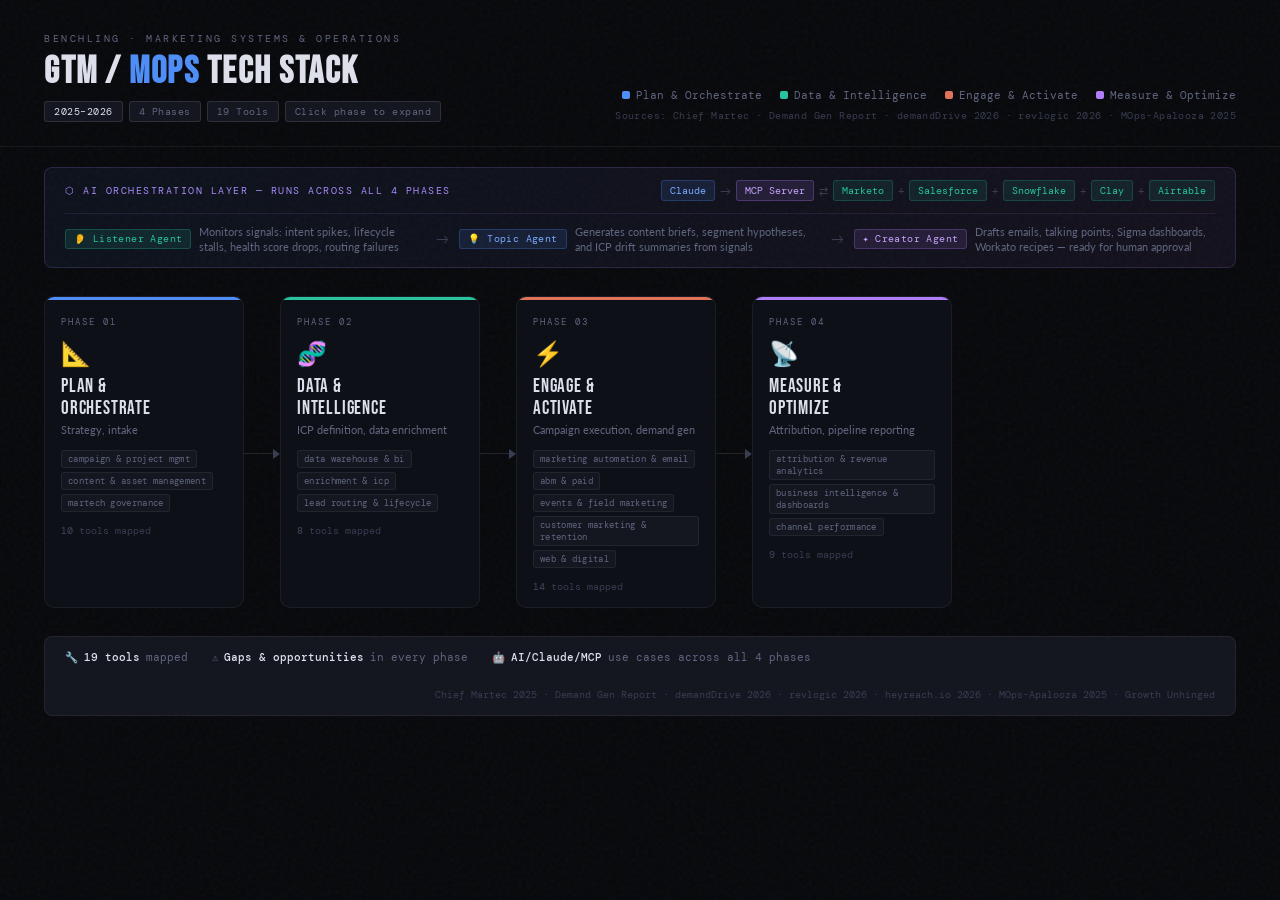
==== gtm-mops-v3.html @ dcd36a38 "Initial commit: GTM/MOps Tech Stack v3 and planning docs" ====
<!DOCTYPE html>
<html lang="en">
<head>
<meta charset="UTF-8">
<meta name="viewport" content="width=device-width, initial-scale=1.0">
<title>GTM / MOps Tech Stack — Benchling 2025</title>
<style>
@import url('https://fonts.googleapis.com/css2?family=Bebas+Neue&family=DM+Mono:wght@300;400;500&family=Lato:wght@300;400;700&display=swap');

*, *::before, *::after { box-sizing: border-box; margin: 0; padding: 0; }

:root {
  --bg:       #07080b;
  --surface:  #0e1017;
  --s2:       #141720;
  --s3:       #1b1f2c;
  --border:   rgba(255,255,255,0.06);
  --border2:  rgba(255,255,255,0.11);
  --text:     #dde0ea;
  --muted:    #606680;
  --dim:      #383d52;

  --p1: #4f8ef7;   /* Plan & Orchestrate  — blue */
  --p2: #29c4a0;   /* Data & Intelligence — teal */
  --p3: #e0735a;   /* Engage & Activate   — coral */
  --p4: #b07ef8;   /* Measure & Optimize  — violet */
}

html, body {
  background: var(--bg);
  color: var(--text);
  font-family: 'Lato', sans-serif;
  min-height: 100vh;
  overflow-x: hidden;
}

/* ── NOISE TEXTURE overlay ── */
body::before {
  content: '';
  position: fixed; inset: 0;
  background-image: url("data:image/svg+xml,%3Csvg viewBox='0 0 256 256' xmlns='http://www.w3.org/2000/svg'%3E%3Cfilter id='n'%3E%3CfeTurbulence type='fractalNoise' baseFrequency='0.9' numOctaves='4' stitchTiles='stitch'/%3E%3C/filter%3E%3Crect width='100%25' height='100%25' filter='url(%23n)' opacity='0.035'/%3E%3C/svg%3E");
  pointer-events: none; z-index: 0;
}

/* ── HEADER ── */
header {
  position: relative; z-index: 1;
  padding: 32px 44px 24px;
  border-bottom: 1px solid var(--border);
  display: flex; align-items: flex-end; gap: 0; justify-content: space-between;
}
.header-left {}
.eyebrow {
  font-family: 'DM Mono', monospace;
  font-size: 10px; letter-spacing: 2.5px;
  text-transform: uppercase; color: var(--muted);
  margin-bottom: 8px;
}
h1 {
  font-family: 'Bebas Neue', sans-serif;
  font-size: 38px; letter-spacing: 1.5px;
  line-height: 1; color: var(--text);
}
h1 em { font-style: normal; color: var(--p1); }
.header-meta {
  display: flex; gap: 6px; align-items: center; flex-wrap: wrap;
  margin-top: 10px;
}
.pill {
  font-family: 'DM Mono', monospace;
  font-size: 10px; padding: 3px 9px;
  border-radius: 3px;
  background: var(--s2); border: 1px solid var(--border2);
  color: var(--muted); letter-spacing: 0.5px;
}
.pill.active { color: var(--text); border-color: var(--border2); }

.header-right {
  text-align: right;
}
.legend-row {
  display: flex; gap: 18px; justify-content: flex-end; align-items: center;
  flex-wrap: wrap;
}
.leg {
  display: flex; align-items: center; gap: 6px;
  font-size: 11px; color: var(--muted);
  font-family: 'DM Mono', monospace;
}
.leg-dot { width: 8px; height: 8px; border-radius: 2px; flex-shrink: 0; }
.legend-hint {
  margin-top: 8px;
  font-family: 'DM Mono', monospace;
  font-size: 9.5px; color: var(--dim);
  letter-spacing: 0.4px;
}

/* ── MCP BANNER ── */
.mcp-bar {
  position: relative; z-index: 1;
  margin: 20px 44px 0;
  border-radius: 8px;
  background: linear-gradient(90deg, rgba(79,142,247,0.07), rgba(176,126,248,0.07));
  border: 1px solid rgba(176,126,248,0.18);
  padding: 12px 20px;
  display: flex; align-items: center; gap: 16px; flex-wrap: wrap;
}
.mcp-label {
  font-family: 'DM Mono', monospace;
  font-size: 10px; letter-spacing: 1.5px; text-transform: uppercase;
  color: #a78bfa; white-space: nowrap;
}
.mcp-desc { font-size: 11.5px; color: var(--muted); flex: 1; min-width: 200px; }
.mcp-chain {
  display: flex; align-items: center; gap: 5px; flex-wrap: wrap; margin-left: auto;
}
.mc { font-family: 'DM Mono', monospace; font-size: 10px; padding: 3px 8px;
  border-radius: 3px; border: 1px solid; white-space: nowrap; }
.mc-core { background: rgba(79,142,247,0.12); color: #7aabff; border-color: rgba(79,142,247,0.25); }
.mc-mcp  { background: rgba(176,126,248,0.12); color: #c4a5fc; border-color: rgba(176,126,248,0.28); }
.mc-tool { background: rgba(41,196,160,0.10); color: #29c4a0; border-color: rgba(41,196,160,0.22); }
.mc-arr  { color: var(--dim); font-size: 11px; }

/* ── BANNER UPGRADES ── */
.mcp-bar {
  flex-direction: column !important;
  gap: 12px !important;
  align-items: stretch !important;
}
.mcp-bar-top {
  display: flex; align-items: center; gap: 16px; flex-wrap: wrap;
}
.mcp-agents-row {
  display: flex; align-items: center; gap: 10px; flex-wrap: wrap;
  padding-top: 10px;
  border-top: 1px solid rgba(176,126,248,0.12);
}
.mcp-agent-type {
  display: flex; align-items: center; gap: 8px; flex: 1; min-width: 200px;
}
.mcp-agent-sep {
  color: var(--dim); font-size: 13px; flex-shrink: 0;
}
.agent-badge {
  font-family: 'DM Mono', monospace;
  font-size: 9.5px; padding: 3px 8px; border-radius: 3px;
  white-space: nowrap; flex-shrink: 0; letter-spacing: 0.4px;
}
.agent-badge.listener { background: rgba(41,196,160,0.12); color: #29c4a0; border: 1px solid rgba(41,196,160,0.25); }
.agent-badge.topic    { background: rgba(79,142,247,0.12); color: #7aabff; border: 1px solid rgba(79,142,247,0.25); }
.agent-badge.creator  { background: rgba(176,126,248,0.12); color: #c4a5fc; border: 1px solid rgba(176,126,248,0.25); }
.agent-desc { font-size: 11px; color: var(--muted); line-height: 1.4; }

/* ── PIPELINE STRIP ── */
.pipeline-wrap {
  position: relative; z-index: 1;
  padding: 28px 44px 0;
  overflow-x: auto;
}
.pipeline {
  display: flex; align-items: stretch;
  gap: 0; min-width: max-content;
}

/* connector */
.connector {
  display: flex; flex-direction: column;
  justify-content: center; align-items: center;
  width: 44px; flex-shrink: 0; padding-top: 4px;
}
.conn-line { flex: 1; width: 1px; background: var(--border2); }
.conn-arrow {
  width: 0; height: 0;
  border-left: 5px solid transparent;
  border-right: 5px solid transparent;
  border-top: 7px solid var(--dim);
  transform: rotate(-90deg);
  flex-shrink: 0;
}
/* horizontal flow */
.connector { flex-direction: row; width: 36px; height: auto; }
.conn-line { flex: 1; height: 1px; width: auto; }
.conn-arrow { transform: none; border-top: 5px solid transparent; border-bottom: 5px solid transparent; border-left: 7px solid var(--dim); border-right: none; }

/* ── PHASE CARD ── */
.phase {
  width: 200px; flex-shrink: 0;
  border-radius: 10px;
  border: 1.5px solid var(--border);
  background: var(--surface);
  cursor: pointer;
  transition: border-color 0.2s, box-shadow 0.2s, transform 0.15s;
  overflow: hidden;
  position: relative;
}
.phase:hover { transform: translateY(-4px); box-shadow: 0 14px 44px rgba(0,0,0,0.55); }
.phase.open {
  border-color: var(--phase-color);
  box-shadow: 0 0 0 1px var(--phase-color), 0 14px 44px rgba(0,0,0,0.6);
}

.phase-accent {
  height: 3px; width: 100%;
}
.phase-inner { padding: 16px 16px 14px; }
.phase-num {
  font-family: 'DM Mono', monospace;
  font-size: 9px; letter-spacing: 2px;
  text-transform: uppercase; color: var(--muted);
  margin-bottom: 10px;
}
.phase-icon { font-size: 24px; margin-bottom: 8px; display: block; }
.phase-name {
  font-family: 'Bebas Neue', sans-serif;
  font-size: 19px; letter-spacing: 0.8px;
  line-height: 1.15; color: var(--text);
}
.phase-subtitle {
  font-size: 10.5px; color: var(--muted);
  margin-top: 4px; line-height: 1.4;
}
.phase-cats {
  margin-top: 12px;
  display: flex; flex-wrap: wrap; gap: 4px;
}
.cat-chip {
  font-family: 'DM Mono', monospace;
  font-size: 9px; padding: 2px 6px;
  border-radius: 3px; color: var(--muted);
  background: var(--s2); border: 1px solid var(--border);
  letter-spacing: 0.3px;
}
.phase-tool-count {
  margin-top: 12px;
  font-family: 'DM Mono', monospace;
  font-size: 10px; color: var(--dim);
}
.phase-tool-count span { font-weight: 500; }

/* ── DETAIL PANEL ── */
.detail {
  display: none;
  position: relative; z-index: 1;
  margin: 16px 44px 0;
  border-radius: 12px;
  border: 1px solid var(--border);
  background: var(--surface);
  overflow: hidden;
  animation: panelIn 0.22s ease;
}
.detail.open { display: block; }

@keyframes panelIn {
  from { opacity: 0; transform: translateY(-8px); }
  to   { opacity: 1; transform: translateY(0); }
}

/* Panel header */
.panel-head {
  display: flex; align-items: center; gap: 14px;
  padding: 18px 24px;
  border-bottom: 1px solid var(--border);
}
.panel-accent-bar {
  width: 3px; height: 36px; border-radius: 2px; flex-shrink: 0;
}
.panel-icon { font-size: 26px; }
.panel-title {
  font-family: 'Bebas Neue', sans-serif;
  font-size: 22px; letter-spacing: 1px;
}
.panel-subtitle { font-size: 11.5px; color: var(--muted); margin-top: 1px; }
.panel-close {
  margin-left: auto;
  background: none; border: 1px solid var(--border2);
  color: var(--muted); border-radius: 5px;
  padding: 5px 13px; font-size: 11px;
  cursor: pointer; transition: all 0.15s;
  font-family: 'DM Mono', monospace;
}
.panel-close:hover { color: var(--text); border-color: var(--border2); }

/* Tab nav */
.tab-nav {
  display: flex; gap: 0;
  border-bottom: 1px solid var(--border);
  padding: 0 24px;
  overflow-x: auto;
}
.tab-btn {
  font-family: 'DM Mono', monospace;
  font-size: 10.5px; letter-spacing: 0.8px; text-transform: uppercase;
  padding: 11px 16px; cursor: pointer;
  background: none; border: none;
  color: var(--muted);
  border-bottom: 2px solid transparent;
  transition: color 0.15s, border-color 0.15s;
  white-space: nowrap;
}
.tab-btn:hover { color: var(--text); }
.tab-btn.active { color: var(--text); border-bottom-color: var(--phase-color, #4f8ef7); }

/* Tab content */
.tab-body { display: none; padding: 24px; }
.tab-body.active { display: block; }

/* ── TOOLS TAB ── */
.subcats { display: flex; flex-direction: column; gap: 20px; }
.subcat {}
.subcat-head {
  display: flex; align-items: center; gap: 8px;
  cursor: pointer; user-select: none; margin-bottom: 10px;
}
.subcat-toggle {
  width: 16px; height: 16px; border-radius: 3px;
  border: 1px solid var(--border2);
  background: var(--s2); color: var(--muted);
  font-size: 9px; display: flex; align-items: center; justify-content: center;
  flex-shrink: 0; transition: all 0.15s;
  font-family: 'DM Mono', monospace;
}
.subcat.expanded .subcat-toggle { background: var(--s3); color: var(--text); }
.subcat-name {
  font-family: 'DM Mono', monospace;
  font-size: 10px; letter-spacing: 1px; text-transform: uppercase;
  color: var(--muted);
}
.subcat-count {
  font-family: 'DM Mono', monospace;
  font-size: 9px; color: var(--dim);
  margin-left: auto;
}
.subcat-body {
  display: none;
  padding-left: 24px;
}
.subcat.expanded .subcat-body { display: grid; grid-template-columns: repeat(auto-fill, minmax(260px, 1fr)); gap: 8px; }

.tool-card {
  background: var(--s2); border: 1px solid var(--border);
  border-radius: 7px; padding: 11px 14px;
  transition: border-color 0.15s;
}
.tool-card:hover { border-color: var(--border2); }
.tool-top { display: flex; align-items: center; gap: 7px; margin-bottom: 5px; }
.tool-dot { width: 6px; height: 6px; border-radius: 50%; flex-shrink: 0; }
.tool-name { font-size: 13px; font-weight: 700; color: var(--text); }
.tool-tag {
  margin-left: auto;
  font-family: 'DM Mono', monospace;
  font-size: 9px; padding: 1px 5px;
  border-radius: 3px;
}
.tool-tag.core { background: rgba(79,142,247,0.12); color: #7aabff; border: 1px solid rgba(79,142,247,0.2); }
.tool-tag.cross { background: rgba(224,115,90,0.1); color: #e8886f; border: 1px solid rgba(224,115,90,0.2); }
.tool-desc { font-size: 11.5px; color: var(--muted); line-height: 1.5; }

/* ── GAPS TAB ── */
.gaps-grid { display: grid; grid-template-columns: repeat(auto-fill, minmax(280px, 1fr)); gap: 12px; }
.gap-card {
  background: var(--s2); border-radius: 7px; padding: 14px;
  border: 1px solid var(--border);
}
.gap-type {
  font-family: 'DM Mono', monospace;
  font-size: 9px; letter-spacing: 1px; text-transform: uppercase;
  padding: 2px 7px; border-radius: 3px; display: inline-block; margin-bottom: 8px;
}
.gap-type.gap     { background: rgba(251,191,36,0.1); color: #fbbf24; border: 1px solid rgba(251,191,36,0.2); }
.gap-type.opp     { background: rgba(41,196,160,0.1); color: #29c4a0; border: 1px solid rgba(41,196,160,0.2); }
.gap-type.risk    { background: rgba(224,115,90,0.1); color: #e0735a; border: 1px solid rgba(224,115,90,0.2); }
.gap-text { font-size: 12px; color: var(--muted); line-height: 1.6; }

/* ── TRENDS TAB ── */
.trends-list { display: flex; flex-direction: column; gap: 12px; }
.trend-item {
  display: flex; gap: 12px; align-items: flex-start;
  background: var(--s2); border-radius: 7px; padding: 13px 16px;
  border: 1px solid var(--border);
}
.trend-badge {
  font-family: 'DM Mono', monospace;
  font-size: 9px; padding: 2px 7px; border-radius: 3px;
  white-space: nowrap; margin-top: 2px; flex-shrink: 0;
  letter-spacing: 0.5px;
}
.trend-badge.now    { background: rgba(41,196,160,0.1); color: #29c4a0; border: 1px solid rgba(41,196,160,0.2); }
.trend-badge.future { background: rgba(79,142,247,0.1); color: #7aabff; border: 1px solid rgba(79,142,247,0.2); }
.trend-text { font-size: 12px; color: var(--muted); line-height: 1.6; }

/* ── AI TAB ── */
.ai-list { display: flex; flex-direction: column; gap: 12px; }
.ai-item {
  background: var(--s2); border: 1px solid var(--border);
  border-radius: 7px; padding: 14px 16px;
}
.ai-badges { display: flex; gap: 5px; flex-wrap: wrap; margin-bottom: 8px; }
.ai-badge {
  font-family: 'DM Mono', monospace;
  font-size: 9px; padding: 2px 7px; border-radius: 3px;
  letter-spacing: 0.4px;
}
.ab-mcp    { background: rgba(176,126,248,0.12); color: #c4a5fc; border: 1px solid rgba(176,126,248,0.25); }
.ab-agent  { background: rgba(236,72,153,0.1);   color: #f472b6; border: 1px solid rgba(244,114,182,0.2); }
.ab-code   { background: rgba(41,196,160,0.1);   color: #29c4a0; border: 1px solid rgba(41,196,160,0.2); }
.ab-claude { background: rgba(79,142,247,0.1);   color: #7aabff; border: 1px solid rgba(79,142,247,0.2); }
.ai-text { font-size: 12px; color: var(--muted); line-height: 1.6; }

/* ── FOOTER ── */
footer {
  position: relative; z-index: 1;
  margin: 28px 44px 40px;
  padding: 14px 20px;
  border-radius: 8px;
  background: var(--s2); border: 1px solid var(--border);
  display: flex; gap: 24px; flex-wrap: wrap; align-items: center;
}
.fstat {
  font-family: 'DM Mono', monospace;
  font-size: 10.5px; color: var(--muted);
  display: flex; align-items: center; gap: 6px;
}
.fstat strong { color: var(--text); font-weight: 500; }
.fsrc { margin-left: auto; font-size: 10px; color: var(--dim); font-family: 'DM Mono', monospace; }
</style>
</head>
<body>

<!-- ═══ HEADER ═══════════════════════════════════════════════════ -->
<header>
  <div class="header-left">
    <div class="eyebrow">Benchling · Marketing Systems & Operations</div>
    <h1>GTM / <em>MOps</em> Tech Stack</h1>
    <div class="header-meta">
      <span class="pill active">2025–2026</span>
      <span class="pill">4 Phases</span>
      <span class="pill">19 Tools</span>
      <span class="pill">Click phase to expand</span>
    </div>
  </div>
  <div class="header-right">
    <div class="legend-row">
      <div class="leg"><div class="leg-dot" style="background:#4f8ef7"></div>Plan &amp; Orchestrate</div>
      <div class="leg"><div class="leg-dot" style="background:#29c4a0"></div>Data &amp; Intelligence</div>
      <div class="leg"><div class="leg-dot" style="background:#e0735a"></div>Engage &amp; Activate</div>
      <div class="leg"><div class="leg-dot" style="background:#b07ef8"></div>Measure &amp; Optimize</div>
    </div>
    <div class="legend-hint">Sources: Chief Martec · Demand Gen Report · demandDrive 2026 · revlogic 2026 · MOps-Apalooza 2025</div>
  </div>
</header>

<!-- ═══ AI ORCHESTRATION LAYER BANNER ══════════════════════════ -->
<div class="mcp-bar">
  <div class="mcp-bar-top">
    <div class="mcp-label">⬡ AI Orchestration Layer — runs across all 4 phases</div>
    <div class="mcp-chain">
      <div class="mc mc-core">Claude</div><div class="mc-arr">→</div>
      <div class="mc mc-mcp">MCP Server</div><div class="mc-arr">⇄</div>
      <div class="mc mc-tool">Marketo</div><div class="mc-arr">+</div>
      <div class="mc mc-tool">Salesforce</div><div class="mc-arr">+</div>
      <div class="mc mc-tool">Snowflake</div><div class="mc-arr">+</div>
      <div class="mc mc-tool">Clay</div><div class="mc-arr">+</div>
      <div class="mc mc-tool">Airtable</div>
    </div>
  </div>
  <div class="mcp-agents-row">
    <div class="mcp-agent-type">
      <span class="agent-badge listener">👂 Listener Agent</span>
      <span class="agent-desc">Monitors signals: intent spikes, lifecycle stalls, health score drops, routing failures</span>
    </div>
    <div class="mcp-agent-sep">→</div>
    <div class="mcp-agent-type">
      <span class="agent-badge topic">💡 Topic Agent</span>
      <span class="agent-desc">Generates content briefs, segment hypotheses, and ICP drift summaries from signals</span>
    </div>
    <div class="mcp-agent-sep">→</div>
    <div class="mcp-agent-type">
      <span class="agent-badge creator">✦ Creator Agent</span>
      <span class="agent-desc">Drafts emails, talking points, Sigma dashboards, Workato recipes — ready for human approval</span>
    </div>
  </div>
</div>

<!-- ═══ PIPELINE ════════════════════════════════════════════════ -->
<div class="pipeline-wrap">
  <div class="pipeline" id="pipeline"></div>
</div>

<!-- ═══ DETAIL PANEL ════════════════════════════════════════════ -->
<div class="detail" id="detailPanel">
  <div class="panel-head">
    <div class="panel-accent-bar" id="panelBar"></div>
    <div class="panel-icon" id="panelIcon"></div>
    <div>
      <div class="panel-title" id="panelTitle"></div>
      <div class="panel-subtitle" id="panelSub"></div>
    </div>
    <button class="panel-close" onclick="closePanel()">✕ close</button>
  </div>
  <div class="tab-nav" id="tabNav"></div>
  <div id="tabContent"></div>
</div>

<!-- ═══ FOOTER ══════════════════════════════════════════════════ -->
<footer>
  <div class="fstat">🔧 <strong>19 tools</strong> mapped</div>
  <div class="fstat">⚠️ <strong>Gaps &amp; opportunities</strong> in every phase</div>
  <div class="fstat">🤖 <strong>AI/Claude/MCP</strong> use cases across all 4 phases</div>
  <div class="fsrc">Chief Martec 2025 · Demand Gen Report · demandDrive 2026 · revlogic 2026 · heyreach.io 2026 · MOps-Apalooza 2025 · Growth Unhinged</div>
</footer>

<script>
/* ═══════════════════════════════════════════════════════════════
   DATA
═══════════════════════════════════════════════════════════════ */
const PHASES = [
  {
    id: 1,
    color: '#4f8ef7',
    icon: '📐',
    name: 'Plan &\nOrchestrate',
    subtitle: 'Strategy, intake, campaign planning, project management & MarTech governance',
    categories: [
      {
        name: 'Campaign & Project Mgmt',
        tools: [
          { name: 'Airtable',    tag: 'core',  desc: 'Campaign intake, creative briefs, launch calendar, program tracking, run-of-show for events' },
          { name: 'Workato',     tag: 'core',  desc: 'Automation of intake → program creation workflows; approval routing between Airtable, Marketo, SFDC' },
          { name: 'Confluence',  tag: 'core',  desc: 'SOPs, naming conventions, playbooks, onboarding docs, integration diagrams' },
          { name: 'Google Docs/Slides', tag: 'core', desc: 'Campaign briefs, stakeholder decks, planning docs' },
          { name: 'Figma',       tag: 'core',  desc: 'Creative design, ad templates, landing page mockups, brand assets' },
        ]
      },
      {
        name: 'Content & Asset Management',
        tools: [
          { name: 'Contentful',  tag: 'core',  desc: 'Headless CMS for web content, landing pages, product pages' },
          { name: 'Google Sheets', tag: 'core', desc: 'Budget planning, media spend tracking, ad-hoc data handoffs' },
        ]
      },
      {
        name: 'MarTech Governance',
        tools: [
          { name: 'Salesforce',  tag: 'cross', desc: 'System of record; field governance, data standards, territory definitions' },
          { name: 'Marketo',     tag: 'cross', desc: 'Program template library, naming conventions, scoring model governance' },
          { name: 'Workato',     tag: 'cross', desc: 'Integration recipe management, error monitoring, stack orchestration layer' },
        ]
      }
    ],
    gaps: [
      { type: 'gap', text: 'No formal stack governance process or renewal calendar — tool sprawl risk without a central SaaS inventory owner.' },
      { type: 'gap', text: 'Campaign intake → Marketo program creation is partially automated via Workato but still requires manual QA steps.' },
      { type: 'opp', text: 'Airtable as a full "Campaign OS": intake → brief → asset tracking → launch checklist → post-mortem, all in one base.' },
      { type: 'opp', text: 'Claude Code can auto-generate Marketo field documentation and Workato recipe inventories from API calls — removing manual upkeep.' },
    ],
    trends: [
      { type: 'now',    text: 'Campaign OS model: Single Airtable/Notion base as the source of truth for all campaign work replaces scattered docs and Slack threads (MOps-Apalooza 2025).' },
      { type: 'now',    text: 'Tiered SLA frameworks (T1 = 5 days, T2 = 2 weeks) becoming standard in mature MOps orgs for predictable launch velocity.' },
      { type: 'now',    text: 'Stack consolidation vs. best-of-breed tension: leading teams are simplifying and integrating rather than adding new tools — "stop adding, start connecting" (demandDrive 2026).' },
      { type: 'future', text: 'Self-documenting stacks: AI agents read integrations and auto-update Confluence documentation continuously — no human maintenance.' },
    ],
    ai: [
      { badges: ['mcp','agent'], text: 'New Airtable intake record → Claude reads brief via MCP → auto-populates UTM parameters, Marketo program settings, asset checklist, and routes for approval.' },
      { badges: ['code'],        text: 'Claude Code builds Airtable→Marketo scaffolding: generates Workato recipes from campaign template specs, reducing setup from hours to minutes.' },
      { badges: ['agent'],       text: 'Pre-launch QA agent: Claude audits Marketo program before go-live — checks tokens, suppression lists, UTMs, and smart list logic. Flags issues to Slack.' },
    ]
  },
  {
    id: 2,
    color: '#29c4a0',
    icon: '🧬',
    name: 'Data &\nIntelligence',
    subtitle: 'ICP definition, data enrichment, audience building, lead routing & scoring foundation',
    categories: [
      {
        name: 'Data Warehouse & BI',
        tools: [
          { name: 'Snowflake',   tag: 'core',  desc: 'Unified data warehouse — marketing, sales, product, and CS data; backbone for all reporting and AI workflows' },
          { name: 'Sigma',       tag: 'core',  desc: 'Self-serve BI and dashboards connected directly to Snowflake; marketing and pipeline reporting' },
        ]
      },
      {
        name: 'Enrichment & ICP',
        tools: [
          { name: 'Clay',        tag: 'core',  desc: 'Waterfall data enrichment, ICP scoring, contact/account data append; pre-routing enrichment workflows' },
          { name: 'Salesforce',  tag: 'cross', desc: 'Account/contact source of truth; TAM segmentation, firmographic storage, territory definitions' },
          { name: 'LinkedIn',    tag: 'cross', desc: 'Firmographic signals, audience targeting inputs, job change triggers for Clay workflows' },
        ]
      },
      {
        name: 'Lead Routing & Lifecycle',
        tools: [
          { name: 'LeanData',    tag: 'core',  desc: 'Lead-to-account matching, territory-based routing, round-robin assignment, routing analytics' },
          { name: 'Workato',     tag: 'cross', desc: 'Marketo↔SFDC lifecycle sync, recycled lead programs, routing trigger automation' },
          { name: 'Marketo',     tag: 'cross', desc: 'Lead scoring model, lifecycle stage transitions, MQL thresholds, program membership' },
        ]
      }
    ],
    gaps: [
      { type: 'gap',  text: 'No intent data provider (6sense, Bombora, G2). Missing buying signals before leads enter the funnel — blind spot for in-market accounts.' },
      { type: 'gap',  text: 'No SLA monitoring dashboard — leads aging past response SLA aren\'t surfaced in real-time to SDR managers.' },
      { type: 'opp',  text: 'Snowflake + Clay pipeline: warehouse-native ICP enrichment without a CDP. Product usage signals + firmographics = smarter scoring.' },
      { type: 'opp',  text: 'LeanData routing logs → Snowflake → Sigma: real-time lead routing quality and SLA compliance dashboard.' },
    ],
    trends: [
      { type: 'now',    text: 'Warehouse-native enrichment replacing point CDPs at mid-market scale — Snowflake→Clay→Marketo is the new standard data pipeline.' },
      { type: 'now',    text: 'Composite lead scoring: behavioral + firmographic + product usage signals vs. simple point models (MOps-Apalooza top priority 2025).' },
      { type: 'now',    text: 'Signal-based selling is now standard: tools trigger outreach from buying signals (hiring spikes, funding rounds, tech changes) not static firmographics (heyreach.io 2026).' },
      { type: 'now',    text: 'Warehouse-first federation: GTM stacks built on inputs → storage → capabilities → federation. Stack flexibility = ability to build and stream audiences to any destination without data lock-in.' },
      { type: 'future', text: 'AI-native routing: Claude agents read account context, territory rules, and rep capacity to dynamically assign leads — no static rule sets.' },
    ],
    ai: [
      { badges: ['mcp','claude'], text: 'Snowflake MCP → Claude auto-generates weekly ICP drift reports: flags accounts moving in/out of ICP, surfaces top expansion signals.' },
      { badges: ['code'],         text: 'Claude Code builds a Python pipeline: Snowflake product signals → Clay enrichment → Salesforce account score update. Zero manual CSV exports.' },
      { badges: ['agent'],        text: 'SFDC MCP: Claude detects leads stuck in lifecycle stages >7 days, drafts Slack alerts for SDR managers with full context and recommended action.' },
    ]
  },
  {
    id: 3,
    color: '#e0735a',
    icon: '⚡',
    name: 'Engage &\nActivate',
    subtitle: 'Campaign execution, demand gen, ABM, events, customer marketing & lifecycle programs',
    categories: [
      {
        name: 'Marketing Automation & Email',
        tools: [
          { name: 'Marketo',     tag: 'core',  desc: 'Email campaigns, engagement programs, nurture tracks, smart lists, A/B testing, lifecycle programs' },
          { name: 'Workato',     tag: 'cross', desc: 'Cross-system triggers: event check-ins, form fills, enrichment completed → Marketo program actions' },
        ]
      },
      {
        name: 'ABM & Paid',
        tools: [
          { name: 'RollWorks',   tag: 'core',  desc: 'ABM display ads, account targeting, site retargeting, intent-based ad activation' },
          { name: 'LinkedIn',    tag: 'cross', desc: 'Sponsored content, lead gen forms, matched audiences, account-based campaigns' },
        ]
      },
      {
        name: 'Events & Field Marketing',
        tools: [
          { name: 'Cvent',       tag: 'core',  desc: 'Large-scale event registration, logistics, hotel blocks, badge management, enterprise events' },
          { name: 'Splash',      tag: 'core',  desc: 'Branded event pages, virtual/hybrid events, field events, on-site check-in' },
          { name: 'Marketo',     tag: 'cross', desc: 'Event program setup, pre/post nurture, attendee lifecycle tracking, campaign member status' },
          { name: 'Salesforce',  tag: 'cross', desc: 'Campaign member tracking, event-influenced pipeline, opportunity association' },
        ]
      },
      {
        name: 'Customer Marketing & Retention',
        tools: [
          { name: 'Gainsight',   tag: 'core',  desc: 'Customer health scores, CSM workflows, renewal alerts, QBR tracking, expansion signals' },
          { name: 'Insided / Gainsight CC', tag: 'core', desc: 'Customer community, product forums, engagement tracking, knowledge base' },
          { name: 'Marketo',     tag: 'cross', desc: 'Customer nurture programs, expansion campaigns, onboarding sequences, re-engagement' },
          { name: 'Salesforce',  tag: 'cross', desc: 'Renewal tracking, expansion opportunities, account health visibility for CS and Marketing' },
        ]
      },
      {
        name: 'Web & Digital',
        tools: [
          { name: 'Contentful',  tag: 'cross', desc: 'Landing page delivery for campaigns; content syndication to digital channels' },
          { name: 'Google Analytics / GTM', tag: 'core', desc: 'Web traffic, channel performance, form conversion tracking, tag management' },
        ]
      }
    ],
    gaps: [
      { type: 'gap',  text: 'No conversational marketing tool (Qualified, Drift). Missing real-time website visitor engagement for in-market accounts.' },
      { type: 'gap',  text: 'Post-event follow-up is manual — no systematic hot/warm/cold attendee segmentation driving immediate Marketo nurture.' },
      { type: 'gap',  text: 'Gainsight health scores not feeding back into Marketo for dynamic customer segmentation — CS and Marketing operate in silos.' },
      { type: 'opp',  text: 'Workato bridge: Splash/Cvent check-in → Marketo campaign member status → SFDC in real-time. Eliminate manual post-event uploads.' },
      { type: 'opp',  text: 'Gainsight→Marketo integration: health score drops auto-trigger Marketing re-engagement programs without CSM intervention.' },
    ],
    trends: [
      { type: 'now',    text: 'Events as pipeline acceleration: attendee-to-opportunity velocity becoming a core MOps KPI, not just a brand awareness metric (2025).' },
      { type: 'now',    text: 'Customer marketing as a revenue function: expansion pipeline from Marketing-sourced programs tracked separately from CS-led renewal.' },
      { type: 'now',    text: 'Conversational AI on websites moving from "nice to have" to standard: real-time web visitor engagement is now table stakes for mid-market B2B (MOps-Apalooza 2025).' },
      { type: 'future', text: 'Agentic demand gen: AI drafts, tests, and iterates email/ad copy with human approval gates — humans set strategy, agents execute.' },
    ],
    ai: [
      { badges: ['mcp','agent'], text: 'Post-event: Cvent attendance data → Workato → Claude segments attendees by engagement → writes 3 personalized email variants per segment, loads into Marketo.' },
      { badges: ['agent'],       text: 'Gainsight health score drop → Workato webhook → Claude reads SFDC account context → drafts CSM-ready re-engagement talking points to Slack.' },
      { badges: ['code'],        text: 'Claude Code builds Splash webhook → Marketo API: real-time check-in → program member status sync. Replaces post-event manual CSV upload process.' },
    ]
  },
  {
    id: 4,
    color: '#b07ef8',
    icon: '📡',
    name: 'Measure &\nOptimize',
    subtitle: 'Attribution, pipeline reporting, performance analytics, spend optimization & continuous improvement',
    categories: [
      {
        name: 'Attribution & Revenue Analytics',
        tools: [
          { name: 'RampMetrics', tag: 'core',  desc: 'Multi-touch attribution modeling, marketing influence on pipeline, channel ROI reporting' },
          { name: 'Salesforce',  tag: 'cross', desc: 'Campaign influence reports, pipeline by source, funnel stage tracking, opportunity attribution' },
          { name: 'Marketo',     tag: 'cross', desc: 'Email/program performance, revenue cycle explorer, engagement scoring, A/B results' },
        ]
      },
      {
        name: 'Business Intelligence & Dashboards',
        tools: [
          { name: 'Sigma',       tag: 'cross', desc: 'Self-serve BI dashboards; blend RampMetrics + SFDC + product usage data in one view via Snowflake' },
          { name: 'Snowflake',   tag: 'cross', desc: 'Single source of truth for all GTM data; powers all downstream analytics and AI workflows' },
          { name: 'Google Analytics', tag: 'cross', desc: 'Web channel performance, traffic source analysis, conversion funnel tracking' },
        ]
      },
      {
        name: 'Channel Performance',
        tools: [
          { name: 'RollWorks',   tag: 'cross', desc: 'ABM ad performance, account-level engagement metrics, pipeline influenced by display' },
          { name: 'LinkedIn',    tag: 'cross', desc: 'Paid campaign analytics, lead gen form performance, audience reach reporting' },
          { name: 'Google Analytics / GTM', tag: 'cross', desc: 'Tag-based tracking, UTM attribution, goal conversion reporting across web properties' },
        ]
      }
    ],
    gaps: [
      { type: 'gap',  text: 'RampMetrics + Sigma may have overlapping attribution reporting — needs an agreed source of truth for pipeline influence across GTM.' },
      { type: 'gap',  text: 'No Marketing Mix Modeling (MMM) capability — can\'t optimize budget allocation across paid, events, and organic at a portfolio level.' },
      { type: 'risk', text: 'Traditional attribution relying on email opens/clicks is increasingly inaccurate due to privacy changes (iOS, cookie deprecation). Needs micro-behavior signals.' },
      { type: 'opp',  text: 'Snowflake as attribution backbone: pipe RampMetrics data into Snowflake so Sigma can blend it with product usage + CS health for a true full-funnel view.' },
    ],
    trends: [
      { type: 'now',    text: 'Attribution is now a "decision dependency" — CFOs and boards use it for budget allocation, not just marketing reporting (Demand Gen Report 2025).' },
      { type: 'now',    text: '"Useful signals, not more visibility" is the 2026 differentiator — dashboards are table stakes; the edge is operationalizing insights into automated action (revlogic 2026).' },
      { type: 'now',    text: 'Predictive attribution replacing rule-based models: connecting micro-behaviors (session depth, content type) to revenue outcomes is the new standard.' },
      { type: 'future', text: 'Natural language reporting: "What drove pipeline last quarter?" → Claude queries Snowflake and returns plain-English executive narrative with recommendations.' },
    ],
    ai: [
      { badges: ['mcp','claude'], text: 'Snowflake MCP → Claude generates executive pipeline attribution narrative weekly: what drove pipeline, what underperformed, recommended budget shifts.' },
      { badges: ['code'],         text: 'Claude Code builds parameterized Sigma dashboard templates for each campaign type, pre-wired to Snowflake — deployable in minutes vs. hours.' },
      { badges: ['agent'],        text: 'Weekly MOps digest agent: Claude pulls Marketo + SFDC + Sigma data, writes a 5-bullet performance summary, posts to Slack every Monday morning.' },
    ]
  }
];

/* ═══════════════════════════════════════════════════════════════
   RENDER PIPELINE
═══════════════════════════════════════════════════════════════ */
let activePhase = null;
let activeTab   = {};

function renderPipeline() {
  const pipe = document.getElementById('pipeline');
  pipe.innerHTML = '';
  PHASES.forEach((p, i) => {
    if (i > 0) {
      const conn = document.createElement('div');
      conn.className = 'connector';
      conn.innerHTML = `<div class="conn-line"></div><div class="conn-arrow"></div>`;
      pipe.appendChild(conn);
    }
    const toolCount = p.categories.reduce((n, c) => n + c.tools.length, 0);
    const catNames  = p.categories.map(c => c.name);

    const el = document.createElement('div');
    el.className = 'phase';
    el.id = `phase-${p.id}`;
    el.style.setProperty('--phase-color', p.color);
    el.onclick = () => togglePhase(p.id);
    el.innerHTML = `
      <div class="phase-accent" style="background:${p.color}"></div>
      <div class="phase-inner">
        <div class="phase-num">Phase 0${p.id}</div>
        <span class="phase-icon">${p.icon}</span>
        <div class="phase-name">${p.name.replace('\n','<br>')}</div>
        <div class="phase-subtitle">${p.subtitle.split(',').slice(0,2).join(',')}</div>
        <div class="phase-cats">
          ${catNames.map(n => `<span class="cat-chip">${n.toLowerCase()}</span>`).join('')}
        </div>
        <div class="phase-tool-count"><span>${toolCount}</span> tools mapped</div>
      </div>
    `;
    pipe.appendChild(el);
  });
}

/* ═══════════════════════════════════════════════════════════════
   TOGGLE / OPEN / CLOSE
═══════════════════════════════════════════════════════════════ */
function togglePhase(id) {
  if (activePhase === id) { closePanel(); return; }
  openPanel(id);
}

function openPanel(id) {
  const p = PHASES.find(x => x.id === id);
  if (!p) return;

  if (activePhase) document.getElementById(`phase-${activePhase}`)?.classList.remove('open');
  document.getElementById(`phase-${id}`).classList.add('open');
  activePhase = id;

  // Header
  document.getElementById('panelBar').style.background   = p.color;
  document.getElementById('panelIcon').textContent        = p.icon;
  document.getElementById('panelTitle').textContent       = p.name.replace('\n',' / ');
  document.getElementById('panelSub').textContent         = p.subtitle;

  // Tabs
  const tabs = ['Tools', 'Gaps & Opportunities', 'Industry Trends', 'AI / Claude / MCP'];
  const nav  = document.getElementById('tabNav');
  nav.style.setProperty('--phase-color', p.color);
  nav.innerHTML = tabs.map((t, i) => `
    <button class="tab-btn${i===0?' active':''}" onclick="switchTab(${id},${i},'${t}')" data-tab="${i}">${t}</button>
  `).join('');
  activeTab[id] = 0;

  renderTabContent(id, 0);

  const panel = document.getElementById('detailPanel');
  panel.classList.add('open');
  panel.style.setProperty('--phase-color', p.color);
  panel.scrollIntoView({ behavior: 'smooth', block: 'nearest' });
}

function closePanel() {
  document.getElementById('detailPanel').classList.remove('open');
  if (activePhase) document.getElementById(`phase-${activePhase}`)?.classList.remove('open');
  activePhase = null;
}

function switchTab(phaseId, tabIdx) {
  activeTab[phaseId] = tabIdx;
  document.querySelectorAll('.tab-btn').forEach((b,i) => b.classList.toggle('active', i===tabIdx));
  renderTabContent(phaseId, tabIdx);
}

/* ═══════════════════════════════════════════════════════════════
   RENDER TAB CONTENT
═══════════════════════════════════════════════════════════════ */
function renderTabContent(phaseId, tabIdx) {
  const p   = PHASES.find(x => x.id === phaseId);
  const box = document.getElementById('tabContent');

  if (tabIdx === 0) {
    // ── TOOLS ──
    const subcatsHtml = p.categories.map((cat, ci) => {
      const toolsHtml = cat.tools.map(t => `
        <div class="tool-card">
          <div class="tool-top">
            <div class="tool-dot" style="background:${p.color}"></div>
            <div class="tool-name">${t.name}</div>
            <span class="tool-tag ${t.tag}">${t.tag === 'core' ? 'primary' : 'cross-phase'}</span>
          </div>
          <div class="tool-desc">${t.desc}</div>
        </div>
      `).join('');
      return `
        <div class="subcat expanded" id="sc-${phaseId}-${ci}">
          <div class="subcat-head" onclick="toggleSubcat('sc-${phaseId}-${ci}')">
            <div class="subcat-toggle">−</div>
            <div class="subcat-name">${cat.name}</div>
            <div class="subcat-count">${cat.tools.length} tools</div>
          </div>
          <div class="subcat-body">${toolsHtml}</div>
        </div>`;
    }).join('');
    box.innerHTML = `<div class="tab-body active"><div class="subcats">${subcatsHtml}</div></div>`;

  } else if (tabIdx === 1) {
    // ── GAPS ──
    const html = p.gaps.map(g => `
      <div class="gap-card">
        <div class="gap-type ${g.type}">${g.type === 'gap' ? '⚠ Gap' : g.type === 'opp' ? '💡 Opportunity' : '⛔ Risk'}</div>
        <div class="gap-text">${g.text}</div>
      </div>`).join('');
    box.innerHTML = `<div class="tab-body active"><div class="gaps-grid">${html}</div></div>`;

  } else if (tabIdx === 2) {
    // ── TRENDS ──
    const html = p.trends.map(t => `
      <div class="trend-item">
        <span class="trend-badge ${t.type}">${t.type === 'now' ? '▶ Now' : '◈ Emerging'}</span>
        <div class="trend-text">${t.text}</div>
      </div>`).join('');
    box.innerHTML = `<div class="tab-body active"><div class="trends-list">${html}</div></div>`;

  } else if (tabIdx === 3) {
    // ── AI ──
    const badgeMap = { mcp:'ab-mcp', agent:'ab-agent', code:'ab-code', claude:'ab-claude' };
    const badgeLabel = { mcp:'⬡ MCP', agent:'⚡ Agent', code:'</> Claude Code', claude:'✦ Claude' };
    const html = p.ai.map(a => {
      const bdg = a.badges.map(b => `<span class="ai-badge ${badgeMap[b]}">${badgeLabel[b]}</span>`).join('');
      return `<div class="ai-item"><div class="ai-badges">${bdg}</div><div class="ai-text">${a.text}</div></div>`;
    }).join('');
    box.innerHTML = `<div class="tab-body active"><div class="ai-list">${html}</div></div>`;
  }
}

function toggleSubcat(id) {
  const el = document.getElementById(id);
  if (!el) return;
  el.classList.toggle('expanded');
  const btn = el.querySelector('.subcat-toggle');
  if (btn) btn.textContent = el.classList.contains('expanded') ? '−' : '+';
}

/* ═══════════════════════════════════════════════════════════════
   INIT
═══════════════════════════════════════════════════════════════ */
renderPipeline();
</script>
</body>
</html>
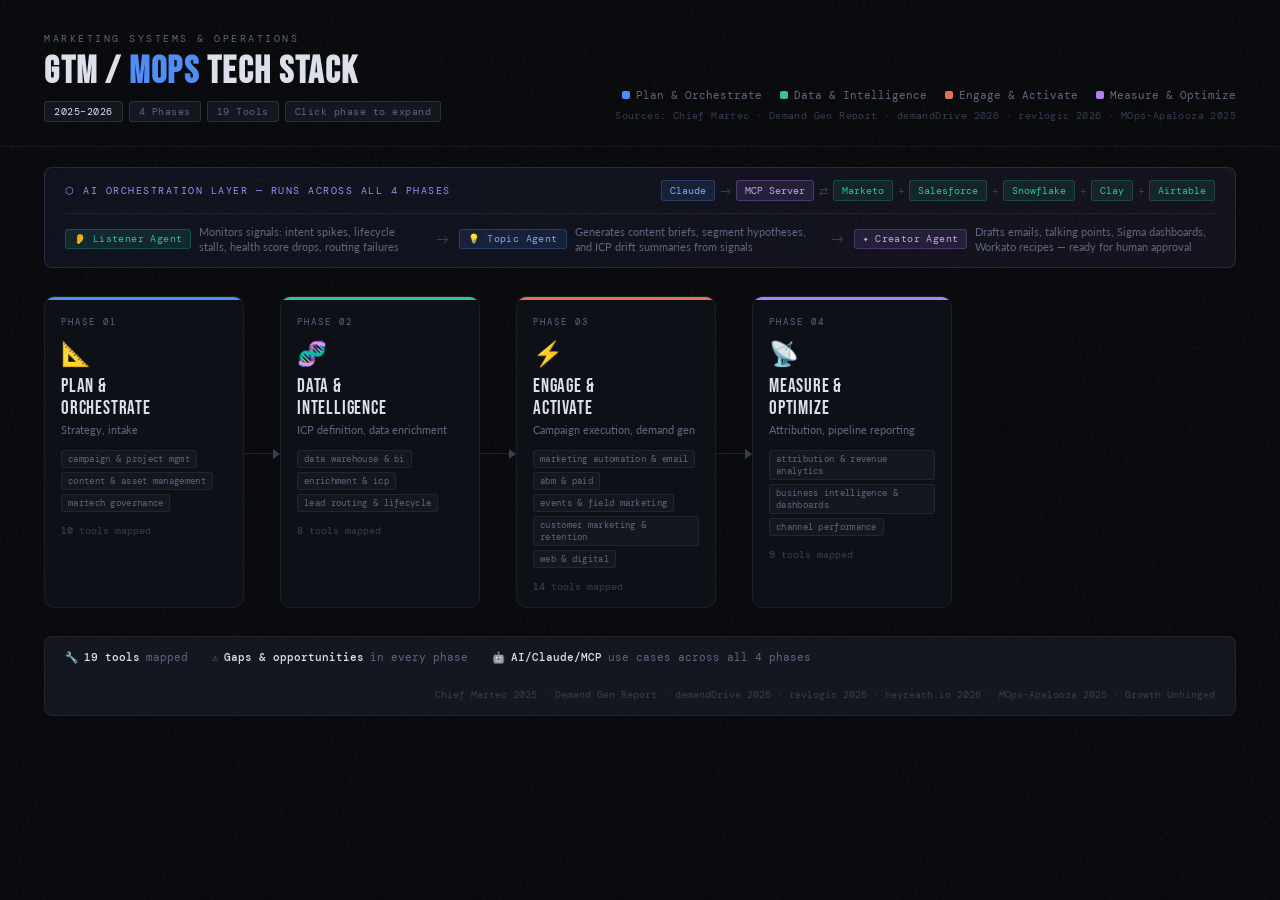
==== commit 015cc4ce: "initial commit" ====
--- a/gtm-mops-v3.html
+++ b/gtm-mops-v3.html
@@ -3,7 +3,7 @@
 <head>
 <meta charset="UTF-8">
 <meta name="viewport" content="width=device-width, initial-scale=1.0">
-<title>GTM / MOps Tech Stack — Benchling 2025</title>
+<title>GTM / MOps Tech Stack — 2025</title>
 <style>
 @import url('https://fonts.googleapis.com/css2?family=Bebas+Neue&family=DM+Mono:wght@300;400;500&family=Lato:wght@300;400;700&display=swap');
 
@@ -429,7 +429,7 @@
 <!-- ═══ HEADER ═══════════════════════════════════════════════════ -->
 <header>
   <div class="header-left">
-    <div class="eyebrow">Benchling · Marketing Systems & Operations</div>
+    <div class="eyebrow">Marketing Systems & Operations</div>
     <h1>GTM / <em>MOps</em> Tech Stack</h1>
     <div class="header-meta">
       <span class="pill active">2025–2026</span>
